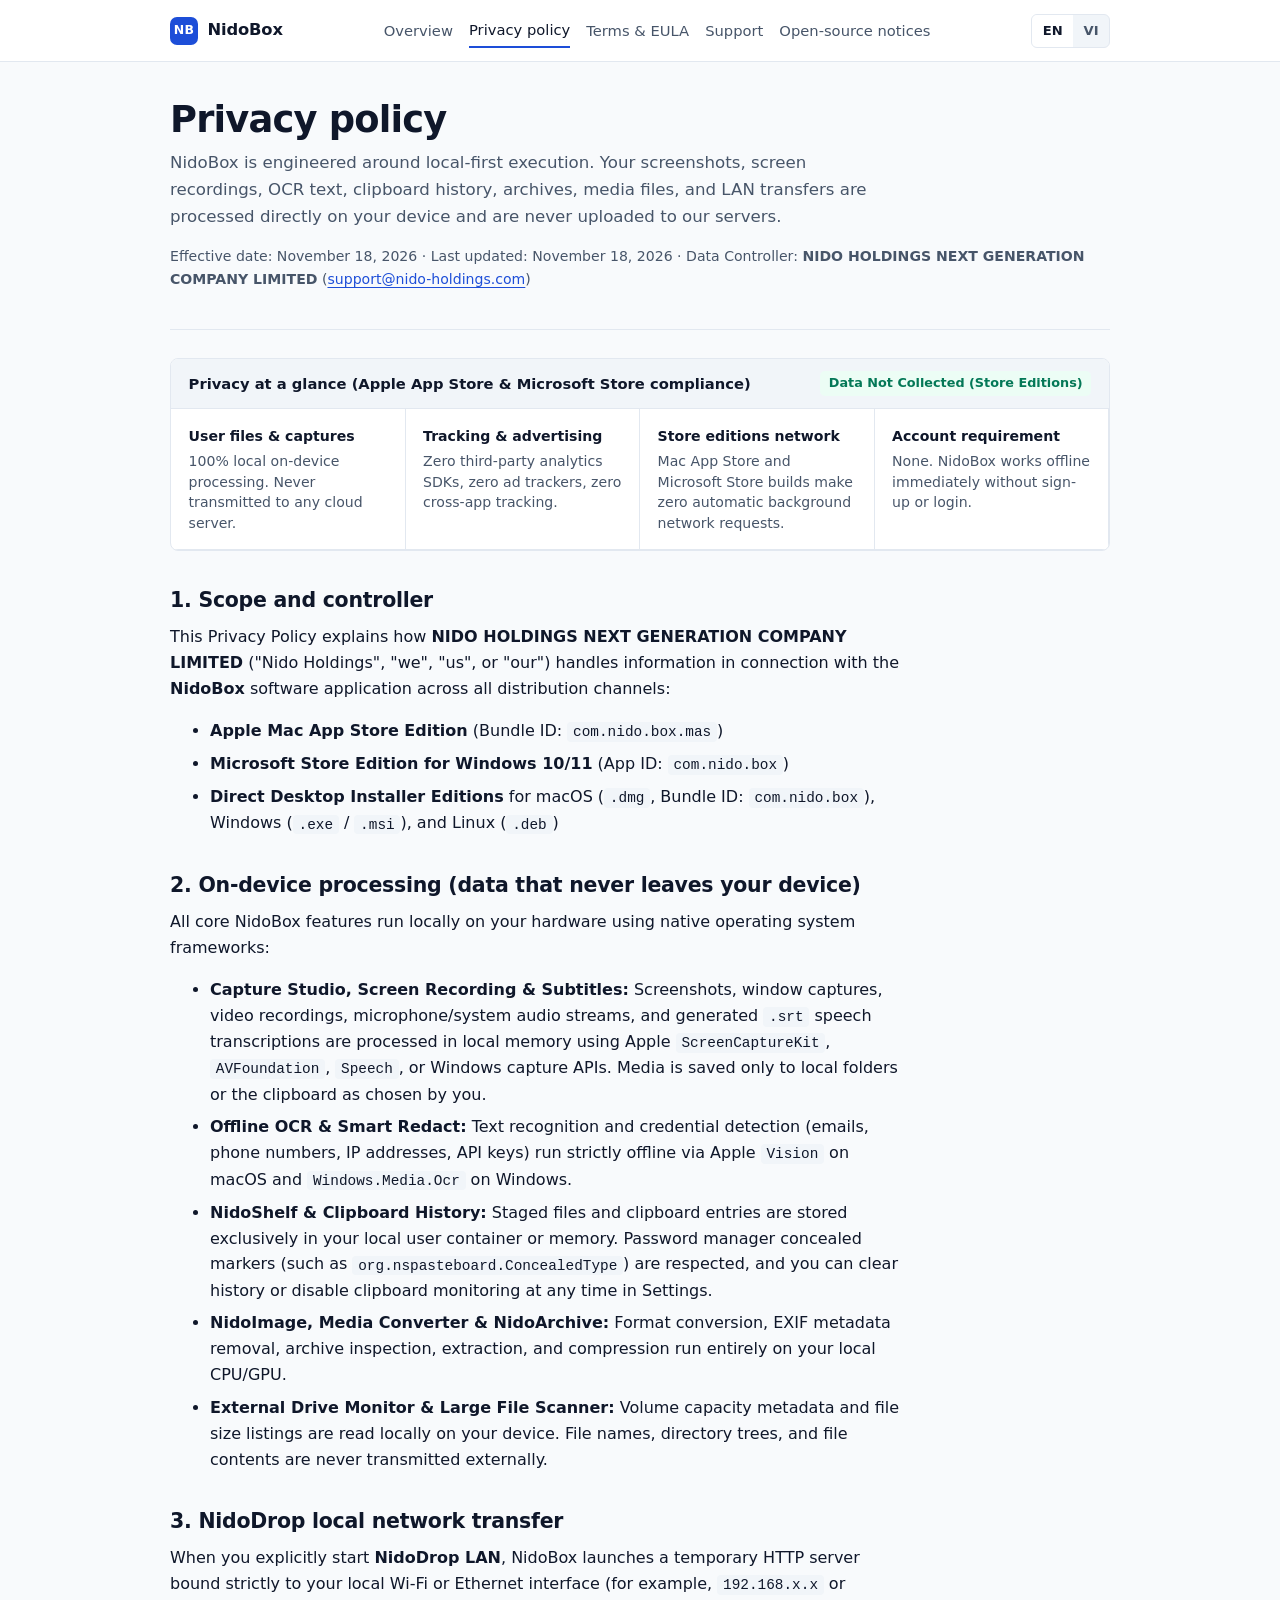
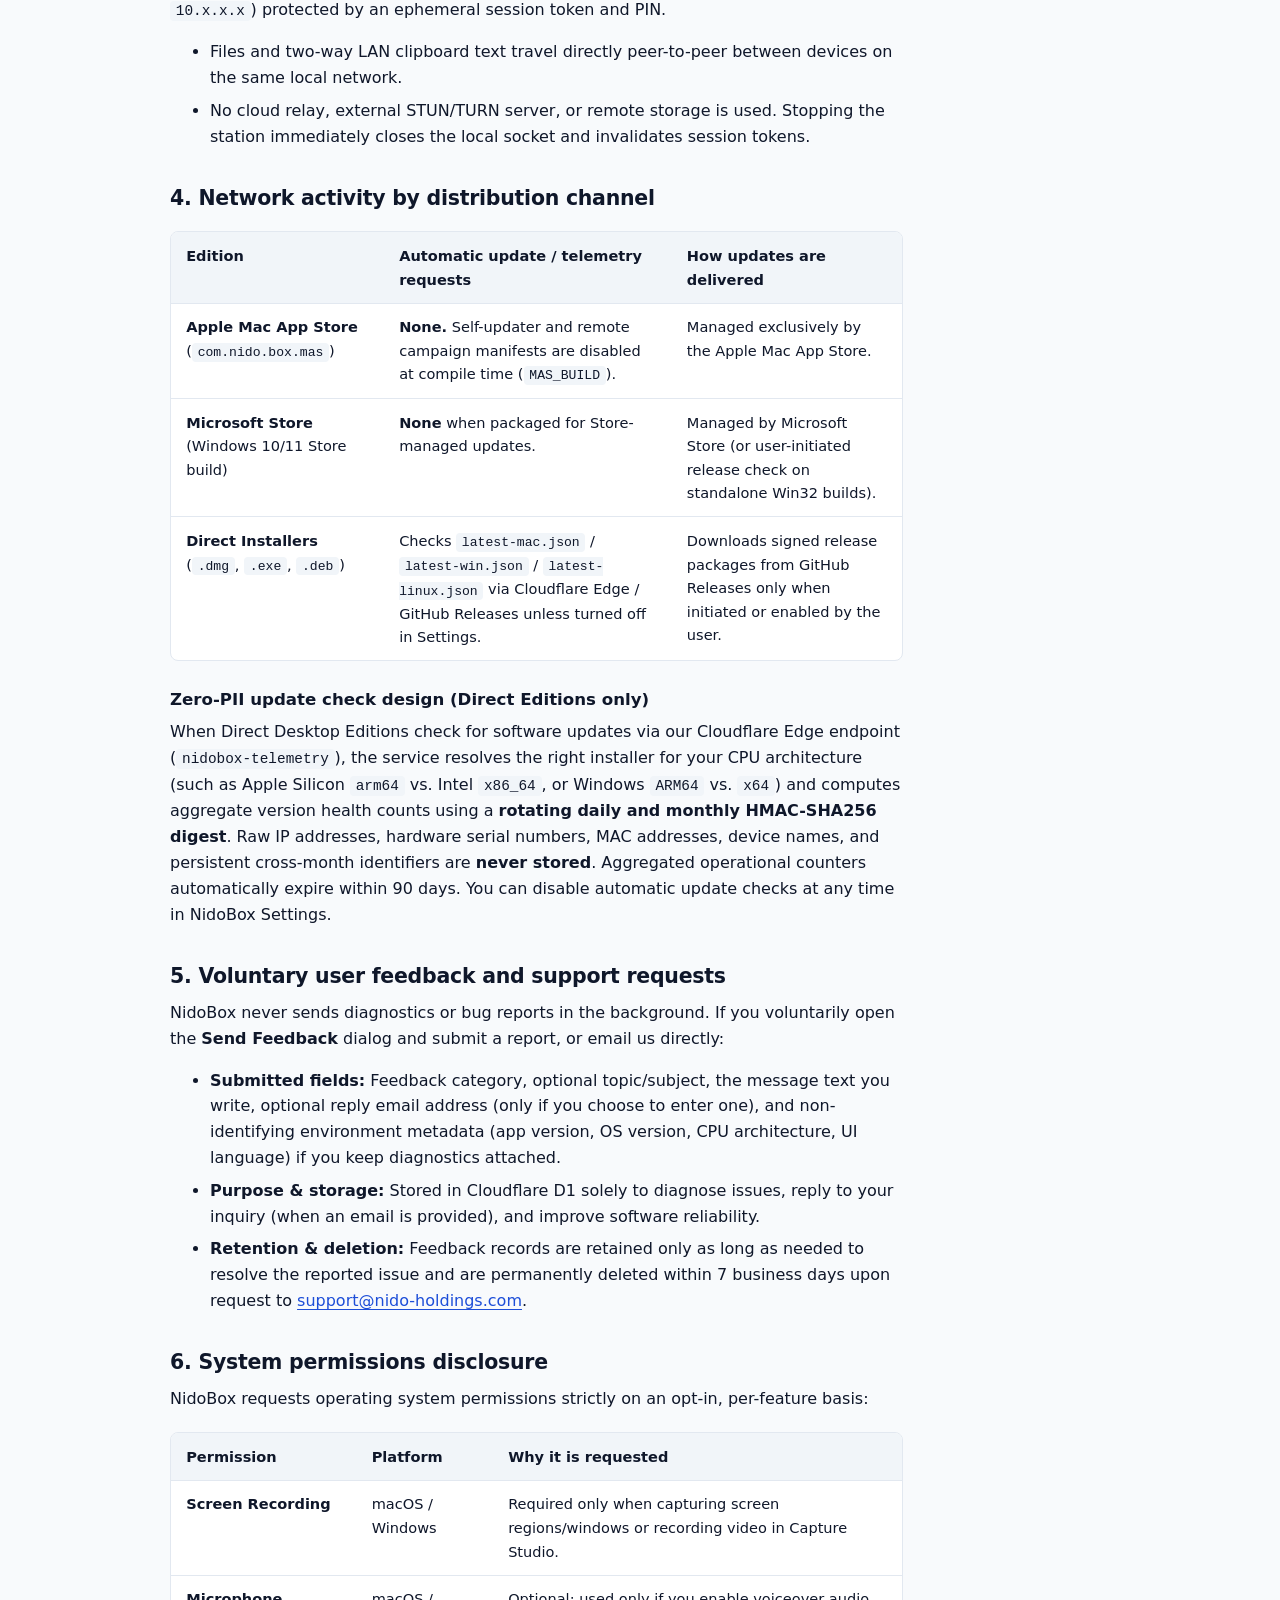
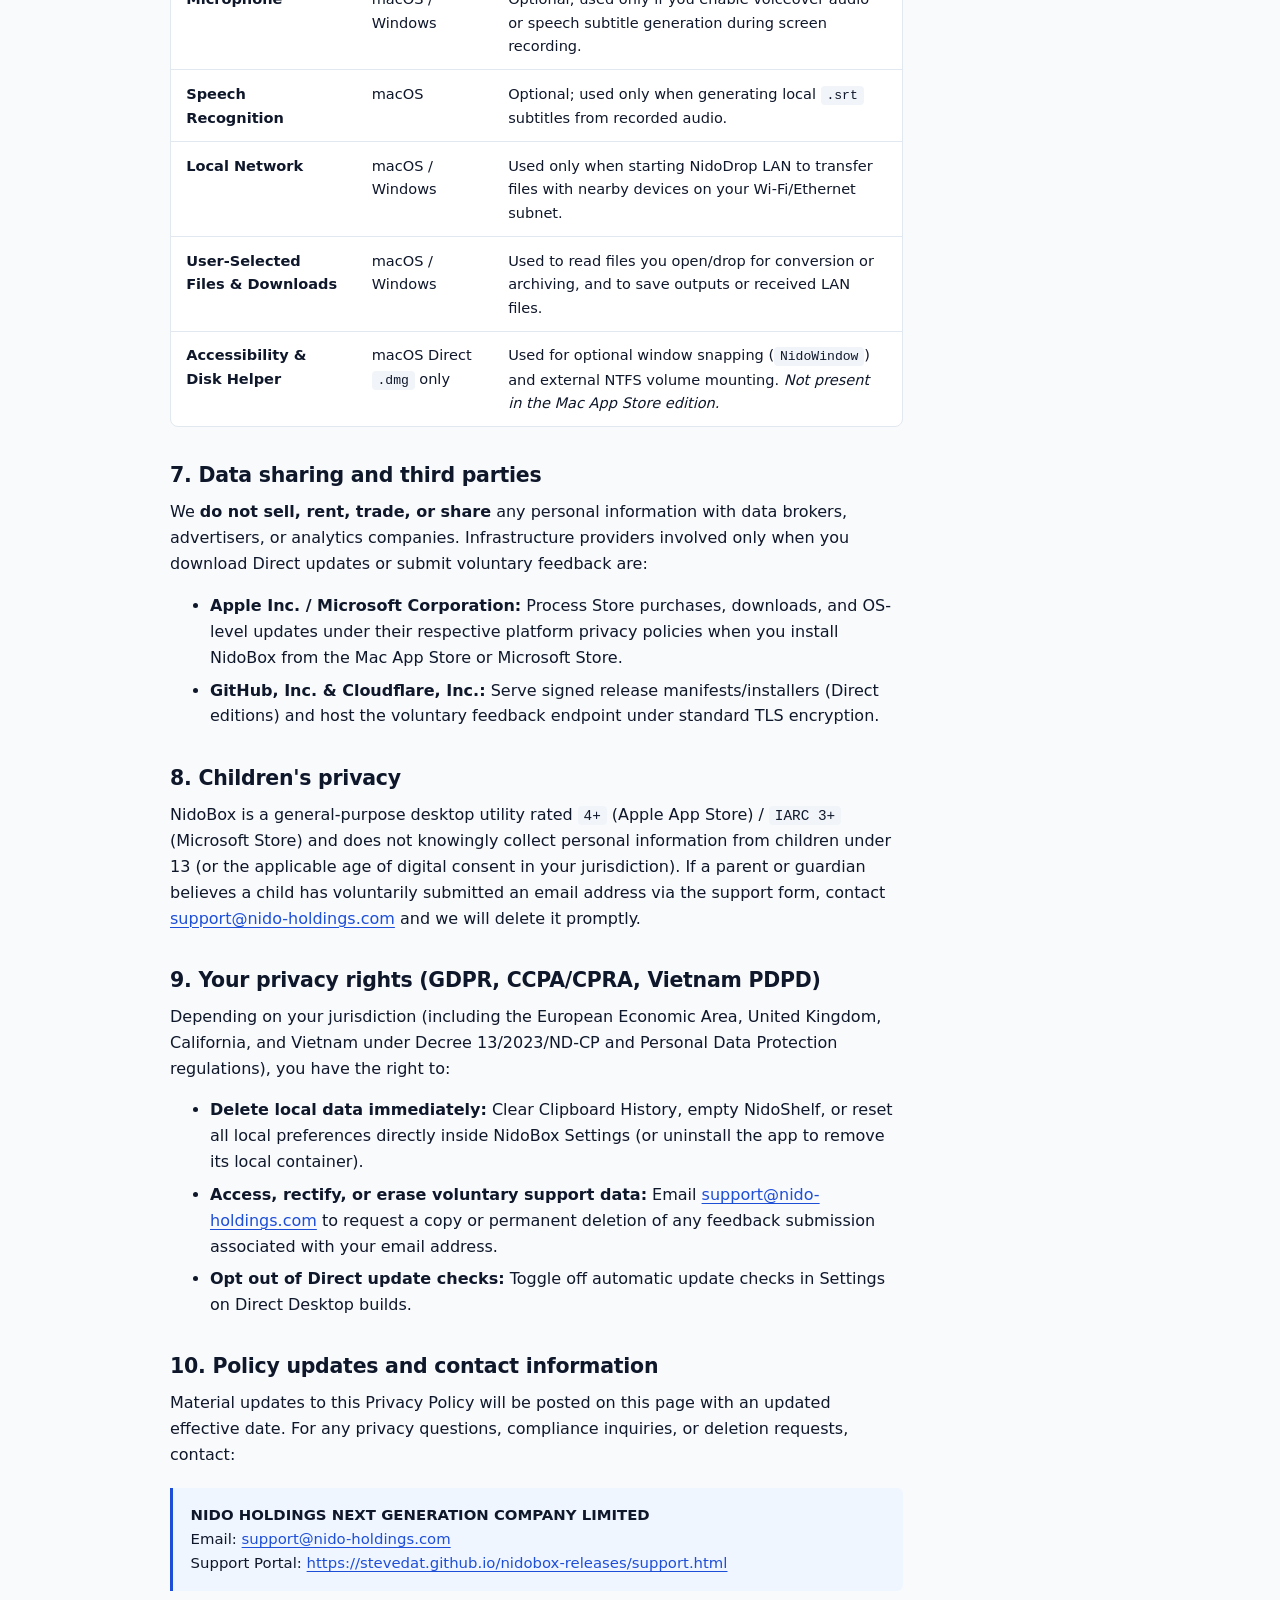
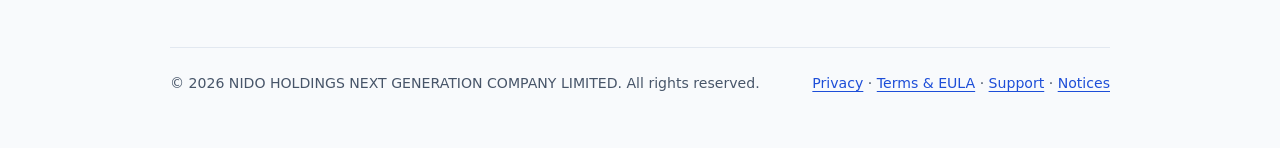
==== docs/privacy.html @ 32ec7fab "docs: publish Apple App Store & Microsoft Store privacy, terms, EULA, and support pages" ====
<!doctype html>
<html lang="en" data-lang="en">
<head>
  <meta charset="utf-8">
  <meta name="viewport" content="width=device-width, initial-scale=1">
  <title>Privacy Policy — NidoBox</title>
  <meta name="description" content="Official Privacy Policy for NidoBox across Apple Mac App Store, Microsoft Store, macOS, Windows 10/11, and Linux.">
  <link rel="stylesheet" href="legal.css">
  <script src="legal.js"></script>
</head>
<body>
  <header class="site-header">
    <div class="header-inner">
      <a class="brand-link" href="index.html">
        <span class="brand-badge">NB</span>
        <span>NidoBox</span>
      </a>
      <nav class="nav-row" aria-label="Documentation">
        <a href="index.html">
          <span data-lang-block="en">Overview</span>
          <span data-lang-block="vi">Tổng quan</span>
        </a>
        <a href="privacy.html" aria-current="page">
          <span data-lang-block="en">Privacy policy</span>
          <span data-lang-block="vi">Quyền riêng tư</span>
        </a>
        <a href="terms.html">
          <span data-lang-block="en">Terms &amp; EULA</span>
          <span data-lang-block="vi">Điều khoản &amp; EULA</span>
        </a>
        <a href="support.html">
          <span data-lang-block="en">Support</span>
          <span data-lang-block="vi">Hỗ trợ</span>
        </a>
        <a href="third-party-notices.html">
          <span data-lang-block="en">Open-source notices</span>
          <span data-lang-block="vi">Giấy phép mã nguồn mở</span>
        </a>
      </nav>
      <div class="lang-switch" role="group" aria-label="Language">
        <button type="button" class="lang-btn" data-set-lang="en" aria-pressed="true">EN</button>
        <button type="button" class="lang-btn" data-set-lang="vi" aria-pressed="false">VI</button>
      </div>
    </div>
  </header>

  <main class="page-shell">
    <!-- ==================== ENGLISH ==================== -->
    <div data-lang-block="en">
      <section class="doc-hero">
        <h1>Privacy policy</h1>
        <p class="doc-lead">
          NidoBox is engineered around local-first execution. Your screenshots, screen recordings, OCR text, clipboard history, archives, media files, and LAN transfers are processed directly on your device and are never uploaded to our servers.
        </p>
        <p class="doc-meta">
          Effective date: November 18, 2026 · Last updated: November 18, 2026 · Data Controller: <strong>NIDO HOLDINGS NEXT GENERATION COMPANY LIMITED</strong> (<a href="mailto:support@nido-holdings.com">support@nido-holdings.com</a>)
        </p>
      </section>

      <section class="summary-ledger" aria-label="Privacy summary">
        <div class="summary-ledger-header">
          <span>Privacy at a glance (Apple App Store &amp; Microsoft Store compliance)</span>
          <span class="status-tag">Data Not Collected (Store Editions)</span>
        </div>
        <div class="ledger-grid">
          <div class="ledger-cell">
            <strong>User files &amp; captures</strong>
            <span>100% local on-device processing. Never transmitted to any cloud server.</span>
          </div>
          <div class="ledger-cell">
            <strong>Tracking &amp; advertising</strong>
            <span>Zero third-party analytics SDKs, zero ad trackers, zero cross-app tracking.</span>
          </div>
          <div class="ledger-cell">
            <strong>Store editions network</strong>
            <span>Mac App Store and Microsoft Store builds make zero automatic background network requests.</span>
          </div>
          <div class="ledger-cell">
            <strong>Account requirement</strong>
            <span>None. NidoBox works offline immediately without sign-up or login.</span>
          </div>
        </div>
      </section>

      <div class="prose">
        <h2 id="scope">1. Scope and controller</h2>
        <p>
          This Privacy Policy explains how <strong>NIDO HOLDINGS NEXT GENERATION COMPANY LIMITED</strong> ("Nido Holdings", "we", "us", or "our") handles information in connection with the <strong>NidoBox</strong> software application across all distribution channels:
        </p>
        <ul>
          <li><strong>Apple Mac App Store Edition</strong> (Bundle ID: <code>com.nido.box.mas</code>)</li>
          <li><strong>Microsoft Store Edition for Windows 10/11</strong> (App ID: <code>com.nido.box</code>)</li>
          <li><strong>Direct Desktop Installer Editions</strong> for macOS (<code>.dmg</code>, Bundle ID: <code>com.nido.box</code>), Windows (<code>.exe</code> / <code>.msi</code>), and Linux (<code>.deb</code>)</li>
        </ul>

        <h2 id="local-processing">2. On-device processing (data that never leaves your device)</h2>
        <p>
          All core NidoBox features run locally on your hardware using native operating system frameworks:
        </p>
        <ul>
          <li><strong>Capture Studio, Screen Recording &amp; Subtitles:</strong> Screenshots, window captures, video recordings, microphone/system audio streams, and generated <code>.srt</code> speech transcriptions are processed in local memory using Apple <code>ScreenCaptureKit</code>, <code>AVFoundation</code>, <code>Speech</code>, or Windows capture APIs. Media is saved only to local folders or the clipboard as chosen by you.</li>
          <li><strong>Offline OCR &amp; Smart Redact:</strong> Text recognition and credential detection (emails, phone numbers, IP addresses, API keys) run strictly offline via Apple <code>Vision</code> on macOS and <code>Windows.Media.Ocr</code> on Windows.</li>
          <li><strong>NidoShelf &amp; Clipboard History:</strong> Staged files and clipboard entries are stored exclusively in your local user container or memory. Password manager concealed markers (such as <code>org.nspasteboard.ConcealedType</code>) are respected, and you can clear history or disable clipboard monitoring at any time in Settings.</li>
          <li><strong>NidoImage, Media Converter &amp; NidoArchive:</strong> Format conversion, EXIF metadata removal, archive inspection, extraction, and compression run entirely on your local CPU/GPU.</li>
          <li><strong>External Drive Monitor &amp; Large File Scanner:</strong> Volume capacity metadata and file size listings are read locally on your device. File names, directory trees, and file contents are never transmitted externally.</li>
        </ul>

        <h2 id="lan-transfer">3. NidoDrop local network transfer</h2>
        <p>
          When you explicitly start <strong>NidoDrop LAN</strong>, NidoBox launches a temporary HTTP server bound strictly to your local Wi-Fi or Ethernet interface (for example, <code>192.168.x.x</code> or <code>10.x.x.x</code>) protected by an ephemeral session token and PIN.
        </p>
        <ul>
          <li>Files and two-way LAN clipboard text travel directly peer-to-peer between devices on the same local network.</li>
          <li>No cloud relay, external STUN/TURN server, or remote storage is used. Stopping the station immediately closes the local socket and invalidates session tokens.</li>
        </ul>

        <h2 id="network-editions">4. Network activity by distribution channel</h2>
        <div class="table-wrap">
          <table class="spec-table">
            <thead>
              <tr>
                <th>Edition</th>
                <th>Automatic update / telemetry requests</th>
                <th>How updates are delivered</th>
              </tr>
            </thead>
            <tbody>
              <tr>
                <td><strong>Apple Mac App Store</strong> (<code>com.nido.box.mas</code>)</td>
                <td><strong>None.</strong> Self-updater and remote campaign manifests are disabled at compile time (<code>MAS_BUILD</code>).</td>
                <td>Managed exclusively by the Apple Mac App Store.</td>
              </tr>
              <tr>
                <td><strong>Microsoft Store</strong> (Windows 10/11 Store build)</td>
                <td><strong>None</strong> when packaged for Store-managed updates.</td>
                <td>Managed by Microsoft Store (or user-initiated release check on standalone Win32 builds).</td>
              </tr>
              <tr>
                <td><strong>Direct Installers</strong> (<code>.dmg</code>, <code>.exe</code>, <code>.deb</code>)</td>
                <td>Checks <code>latest-mac.json</code> / <code>latest-win.json</code> / <code>latest-linux.json</code> via Cloudflare Edge / GitHub Releases unless turned off in Settings.</td>
                <td>Downloads signed release packages from GitHub Releases only when initiated or enabled by the user.</td>
              </tr>
            </tbody>
          </table>
        </div>

        <h3>Zero-PII update check design (Direct Editions only)</h3>
        <p>
          When Direct Desktop Editions check for software updates via our Cloudflare Edge endpoint (<code>nidobox-telemetry</code>), the service resolves the right installer for your CPU architecture (such as Apple Silicon <code>arm64</code> vs. Intel <code>x86_64</code>, or Windows <code>ARM64</code> vs. <code>x64</code>) and computes aggregate version health counts using a <strong>rotating daily and monthly HMAC-SHA256 digest</strong>. Raw IP addresses, hardware serial numbers, MAC addresses, device names, and persistent cross-month identifiers are <strong>never stored</strong>. Aggregated operational counters automatically expire within 90 days. You can disable automatic update checks at any time in NidoBox Settings.
        </p>

        <h2 id="feedback">5. Voluntary user feedback and support requests</h2>
        <p>
          NidoBox never sends diagnostics or bug reports in the background. If you voluntarily open the <strong>Send Feedback</strong> dialog and submit a report, or email us directly:
        </p>
        <ul>
          <li><strong>Submitted fields:</strong> Feedback category, optional topic/subject, the message text you write, optional reply email address (only if you choose to enter one), and non-identifying environment metadata (app version, OS version, CPU architecture, UI language) if you keep diagnostics attached.</li>
          <li><strong>Purpose &amp; storage:</strong> Stored in Cloudflare D1 solely to diagnose issues, reply to your inquiry (when an email is provided), and improve software reliability.</li>
          <li><strong>Retention &amp; deletion:</strong> Feedback records are retained only as long as needed to resolve the reported issue and are permanently deleted within 7 business days upon request to <a href="mailto:support@nido-holdings.com">support@nido-holdings.com</a>.</li>
        </ul>

        <h2 id="permissions">6. System permissions disclosure</h2>
        <p>
          NidoBox requests operating system permissions strictly on an opt-in, per-feature basis:
        </p>
        <div class="table-wrap">
          <table class="spec-table">
            <thead>
              <tr>
                <th>Permission</th>
                <th>Platform</th>
                <th>Why it is requested</th>
              </tr>
            </thead>
            <tbody>
              <tr>
                <td><strong>Screen Recording</strong></td>
                <td>macOS / Windows</td>
                <td>Required only when capturing screen regions/windows or recording video in Capture Studio.</td>
              </tr>
              <tr>
                <td><strong>Microphone</strong></td>
                <td>macOS / Windows</td>
                <td>Optional; used only if you enable voiceover audio or speech subtitle generation during screen recording.</td>
              </tr>
              <tr>
                <td><strong>Speech Recognition</strong></td>
                <td>macOS</td>
                <td>Optional; used only when generating local <code>.srt</code> subtitles from recorded audio.</td>
              </tr>
              <tr>
                <td><strong>Local Network</strong></td>
                <td>macOS / Windows</td>
                <td>Used only when starting NidoDrop LAN to transfer files with nearby devices on your Wi-Fi/Ethernet subnet.</td>
              </tr>
              <tr>
                <td><strong>User-Selected Files &amp; Downloads</strong></td>
                <td>macOS / Windows</td>
                <td>Used to read files you open/drop for conversion or archiving, and to save outputs or received LAN files.</td>
              </tr>
              <tr>
                <td><strong>Accessibility &amp; Disk Helper</strong></td>
                <td>macOS Direct <code>.dmg</code> only</td>
                <td>Used for optional window snapping (<code>NidoWindow</code>) and external NTFS volume mounting. <em>Not present in the Mac App Store edition.</em></td>
              </tr>
            </tbody>
          </table>
        </div>

        <h2 id="sharing">7. Data sharing and third parties</h2>
        <p>
          We <strong>do not sell, rent, trade, or share</strong> any personal information with data brokers, advertisers, or analytics companies. Infrastructure providers involved only when you download Direct updates or submit voluntary feedback are:
        </p>
        <ul>
          <li><strong>Apple Inc. / Microsoft Corporation:</strong> Process Store purchases, downloads, and OS-level updates under their respective platform privacy policies when you install NidoBox from the Mac App Store or Microsoft Store.</li>
          <li><strong>GitHub, Inc. &amp; Cloudflare, Inc.:</strong> Serve signed release manifests/installers (Direct editions) and host the voluntary feedback endpoint under standard TLS encryption.</li>
        </ul>

        <h2 id="children">8. Children's privacy</h2>
        <p>
          NidoBox is a general-purpose desktop utility rated <code>4+</code> (Apple App Store) / <code>IARC 3+</code> (Microsoft Store) and does not knowingly collect personal information from children under 13 (or the applicable age of digital consent in your jurisdiction). If a parent or guardian believes a child has voluntarily submitted an email address via the support form, contact <a href="mailto:support@nido-holdings.com">support@nido-holdings.com</a> and we will delete it promptly.
        </p>

        <h2 id="rights">9. Your privacy rights (GDPR, CCPA/CPRA, Vietnam PDPD)</h2>
        <p>
          Depending on your jurisdiction (including the European Economic Area, United Kingdom, California, and Vietnam under Decree 13/2023/ND-CP and Personal Data Protection regulations), you have the right to:
        </p>
        <ul>
          <li><strong>Delete local data immediately:</strong> Clear Clipboard History, empty NidoShelf, or reset all local preferences directly inside NidoBox Settings (or uninstall the app to remove its local container).</li>
          <li><strong>Access, rectify, or erase voluntary support data:</strong> Email <a href="mailto:support@nido-holdings.com">support@nido-holdings.com</a> to request a copy or permanent deletion of any feedback submission associated with your email address.</li>
          <li><strong>Opt out of Direct update checks:</strong> Toggle off automatic update checks in Settings on Direct Desktop builds.</li>
        </ul>

        <h2 id="changes-contact">10. Policy updates and contact information</h2>
        <p>
          Material updates to this Privacy Policy will be posted on this page with an updated effective date. For any privacy questions, compliance inquiries, or deletion requests, contact:
        </p>
        <div class="callout-note">
          <strong>NIDO HOLDINGS NEXT GENERATION COMPANY LIMITED</strong><br>
          Email: <a href="mailto:support@nido-holdings.com">support@nido-holdings.com</a><br>
          Support Portal: <a href="support.html">https://stevedat.github.io/nidobox-releases/support.html</a>
        </div>
      </div>
    </div>

    <!-- ==================== TIẾNG VIỆT ==================== -->
    <div data-lang-block="vi">
      <section class="doc-hero">
        <h1>Chính sách quyền riêng tư</h1>
        <p class="doc-lead">
          NidoBox được thiết kế theo nguyên tắc ưu tiên xử lý cục bộ (Local-First). Toàn bộ ảnh chụp màn hình, video quay màn hình, văn bản OCR, lịch sử Clipboard, tệp nén, tệp đa phương tiện và luồng truyền NidoDrop LAN đều được xử lý trực tiếp trên máy của bạn và không bao giờ tải lên máy chủ của chúng tôi.
        </p>
        <p class="doc-meta">
          Ngày có hiệu lực: 18/11/2026 · Cập nhật lần cuối: 18/11/2026 · Đơn vị kiểm soát dữ liệu: <strong>NIDO HOLDINGS NEXT GENERATION COMPANY LIMITED</strong> (<a href="mailto:support@nido-holdings.com">support@nido-holdings.com</a>)
        </p>
      </section>

      <section class="summary-ledger" aria-label="Tóm tắt quyền riêng tư">
        <div class="summary-ledger-header">
          <span>Tóm tắt minh bạch (Tuân thủ Apple App Store &amp; Microsoft Store)</span>
          <span class="status-tag">Không thu thập dữ liệu (Bản Store)</span>
        </div>
        <div class="ledger-grid">
          <div class="ledger-cell">
            <strong>Tệp &amp; ảnh chụp người dùng</strong>
            <span>Xử lý 100% nội bộ trên thiết bị. Tuyệt đối không gửi lên đám mây.</span>
          </div>
          <div class="ledger-cell">
            <strong>Theo dõi &amp; quảng cáo</strong>
            <span>Không SDK phân tích bên thứ ba, không mã quảng cáo, không theo dõi chéo.</span>
          </div>
          <div class="ledger-cell">
            <strong>Kết nối mạng trên bản Store</strong>
            <span>Bản Mac App Store và Microsoft Store không phát sinh kết nối mạng ngầm tự động.</span>
          </div>
          <div class="ledger-cell">
            <strong>Yêu cầu tài khoản</strong>
            <span>Không cần đăng ký hay đăng nhập. Hoạt động ngoại tuyến ngay sau khi cài đặt.</span>
          </div>
        </div>
      </section>

      <div class="prose">
        <h2 id="vi-scope">1. Phạm vi áp dụng và pháp nhân chịu trách nhiệm</h2>
        <p>
          Chính sách Quyền riêng tư này quy định cách <strong>NIDO HOLDINGS NEXT GENERATION COMPANY LIMITED</strong> ("Nido Holdings", "chúng tôi") bảo vệ thông tin khi bạn sử dụng ứng dụng <strong>NidoBox</strong> trên mọi kênh phân phối:
        </p>
        <ul>
          <li><strong>Phiên bản Apple Mac App Store</strong> (Bundle ID: <code>com.nido.box.mas</code>)</li>
          <li><strong>Phiên bản Microsoft Store cho Windows 10/11</strong> (App ID: <code>com.nido.box</code>)</li>
          <li><strong>Phiên bản cài đặt trực tiếp (Direct Desktop)</strong> cho macOS (<code>.dmg</code>, Bundle ID: <code>com.nido.box</code>), Windows (<code>.exe</code> / <code>.msi</code>) và Linux (<code>.deb</code>)</li>
        </ul>

        <h2 id="vi-local">2. Xử lý dữ liệu ngay trên thiết bị (Dữ liệu không rời khỏi máy của bạn)</h2>
        <p>
          Mọi tính năng cốt lõi của NidoBox đều vận hành cục bộ bằng tập lệnh gốc của hệ điều hành:
        </p>
        <ul>
          <li><strong>Capture Studio, Quay màn hình &amp; Phụ đề:</strong> Ảnh chụp vùng chọn/cửa sổ, tệp quay màn hình, luồng âm thanh micro/hệ thống và phụ đề <code>.srt</code> được xử lý trực tiếp trong bộ nhớ máy qua Apple <code>ScreenCaptureKit</code>, <code>AVFoundation</code>, <code>Speech</code> hoặc API gốc của Windows, chỉ lưu vào thư mục hoặc Clipboard do bạn chỉ định.</li>
          <li><strong>Nhận diện chữ OCR &amp; Che thông tin nhạy cảm (Smart Redact):</strong> Chạy 100% ngoại tuyến bằng Apple <code>Vision</code> (macOS) và <code>Windows.Media.Ocr</code> (Windows).</li>
          <li><strong>Kệ tạm NidoShelf &amp; Lịch sử Clipboard:</strong> Chỉ lưu cục bộ trong vùng chứa người dùng trên máy. Các mục mật khẩu đánh dấu ẩn (như <code>org.nspasteboard.ConcealedType</code>) được tôn trọng; bạn có thể xoá sạch hoặc tắt bất cứ lúc nào trong phần Cài đặt.</li>
          <li><strong>NidoImage, Chuyển đổi Media &amp; NidoArchive:</strong> Toàn bộ quá trình nén, đổi định dạng, gỡ siêu dữ liệu EXIF và giải nén/đóng gói tệp diễn ra hoàn toàn trên CPU/GPU của máy bạn.</li>
          <li><strong>Quản lý ổ đĩa ngoài &amp; Quét tệp lớn:</strong> Thông tin dung lượng ổ đĩa và kích thước tệp chỉ được đọc cục bộ; tên tệp, đường dẫn và nội dung tệp không bao giờ bị gửi ra ngoài.</li>
        </ul>

        <h2 id="vi-lan">3. Truyền tệp mạng nội bộ NidoDrop LAN</h2>
        <p>
          Khi bạn chủ động bật <strong>NidoDrop LAN</strong>, ứng dụng mở một máy chủ HTTP tạm thời gắn trực tiếp vào card mạng Wi-Fi hoặc Ethernet nội bộ (ví dụ <code>192.168.x.x</code>) kèm mã khoá phiên và mã PIN.
        </p>
        <ul>
          <li>Tệp tin và Clipboard hai chiều đi trực tiếp ngang hàng (peer-to-peer) giữa các thiết bị trong cùng mạng nội bộ của bạn.</li>
          <li>Không sử dụng máy chủ trung gian đám mây. Ngay khi bấm dừng trạm, cổng kết nối và mã phiên lập tức bị huỷ.</li>
        </ul>

        <h2 id="vi-editions">4. Hoạt động kết nối mạng theo từng kênh phát hành</h2>
        <div class="table-wrap">
          <table class="spec-table">
            <thead>
              <tr>
                <th>Phiên bản</th>
                <th>Kiểm tra cập nhật / thống kê tự động</th>
                <th>Cơ chế nhận bản cập nhật</th>
              </tr>
            </thead>
            <tbody>
              <tr>
                <td><strong>Apple Mac App Store</strong> (<code>com.nido.box.mas</code>)</td>
                <td><strong>Không có.</strong> Bộ tự cập nhật và manifest ngoài Store đã được ngắt từ bước biên dịch (<code>MAS_BUILD</code>).</td>
                <td>Cập nhật hoàn toàn thông qua Apple Mac App Store.</td>
              </tr>
              <tr>
                <td><strong>Microsoft Store</strong> (Bản Store Windows 10/11)</td>
                <td><strong>Không có</strong> trên gói đóng gói chuẩn Store.</td>
                <td>Cập nhật thông qua Microsoft Store (hoặc do người dùng chủ động kiểm tra trên bản Win32 độc lập).</td>
              </tr>
              <tr>
                <td><strong>Bộ cài trực tiếp</strong> (<code>.dmg</code>, <code>.exe</code>, <code>.deb</code>)</td>
                <td>Kiểm tra tệp khai báo phiên bản mới (<code>latest-mac.json</code> / <code>latest-win.json</code>) qua Cloudflare Edge / GitHub Releases (có thể tắt trong Cài đặt).</td>
                <td>Tải gói cài đặt đã ký số từ GitHub Releases khi người dùng cho phép.</td>
              </tr>
            </tbody>
          </table>
        </div>

        <h3>Cơ chế kiểm tra cập nhật ẩn danh Zero-PII (Chỉ áp dụng bản cài trực tiếp)</h3>
        <p>
          Trên bản cài đặt trực tiếp ngoài Store, khi ứng dụng kiểm tra bản cập nhật mới qua Cloudflare Edge (<code>nidobox-telemetry</code>), hệ thống chỉ đối chiếu kiến trúc vi xử lý (<code>arm64</code> / <code>x86_64</code>) và đếm số lượng phiên bản hoạt động bằng <strong>mã băm xoay vòng theo ngày/tháng HMAC-SHA256 một chiều</strong>. Địa chỉ IP gốc, số sê-ri phần cứng, địa chỉ MAC, tên máy tính và mã định danh cố định xuyên tháng <strong>tuyệt đối không được lưu trữ</strong>. Số liệu tổng hợp tự động xoá sau tối đa 90 ngày, và bạn có thể tắt kiểm tra cập nhật tự động bất cứ lúc nào trong phần Cài đặt.
        </p>

        <h2 id="vi-feedback">5. Phản hồi và yêu cầu hỗ trợ tự nguyện từ người dùng</h2>
        <p>
          NidoBox không bao giờ tự động gửi báo cáo lỗi ngầm. Chỉ khi bạn chủ động mở hộp thoại <strong>Góp ý &amp; Báo lỗi</strong> và bấm gửi (hoặc gửi email cho chúng tôi):
        </p>
        <ul>
          <li><strong>Thông tin gửi đi:</strong> Phân loại góp ý, tiêu đề tuỳ chọn, nội dung mô tả do bạn nhập, địa chỉ email nhận phản hồi (chỉ khi bạn tự điền) và thông số môi trường kỹ thuật ẩn danh (phiên bản ứng dụng, phiên bản hệ điều hành, kiến trúc chip, ngôn ngữ hiển thị) nếu bạn giữ tuỳ chọn đính kèm.</li>
          <li><strong>Mục đích &amp; lưu trữ:</strong> Lưu trữ bảo mật trên Cloudflare D1 duy nhất nhằm khắc phục lỗi phần mềm và phản hồi yêu cầu hỗ trợ của bạn.</li>
          <li><strong>Thời hạn &amp; xoá dữ liệu:</strong> Bạn có thể yêu cầu xoá vĩnh viễn mọi nội dung phản hồi gắn với email của mình bất cứ lúc nào qua <a href="mailto:support@nido-holdings.com">support@nido-holdings.com</a> (xử lý trong vòng tối đa 7 ngày làm việc).</li>
        </ul>

        <h2 id="vi-permissions">6. Minh bạch quyền truy cập hệ điều hành</h2>
        <div class="table-wrap">
          <table class="spec-table">
            <thead>
              <tr>
                <th>Quyền hệ thống</th>
                <th>Nền tảng</th>
                <th>Mục đích sử dụng thực tế</th>
              </tr>
            </thead>
            <tbody>
              <tr>
                <td><strong>Ghi màn hình (Screen Recording)</strong></td>
                <td>macOS / Windows</td>
                <td>Chỉ dùng khi bạn chụp vùng màn hình/cửa sổ hoặc quay video trong Capture Studio.</td>
              </tr>
              <tr>
                <td><strong>Micro (Microphone)</strong></td>
                <td>macOS / Windows</td>
                <td>Tuỳ chọn; chỉ dùng khi bạn bật thu âm thuyết minh hoặc tạo phụ đề trong lúc quay màn hình.</td>
              </tr>
              <tr>
                <td><strong>Nhận diện giọng nói (Speech Recognition)</strong></td>
                <td>macOS</td>
                <td>Tuỳ chọn; chỉ dùng để chuyển âm thanh quay màn hình thành tệp phụ đề <code>.srt</code> ngoại tuyến.</td>
              </tr>
              <tr>
                <td><strong>Mạng cục bộ (Local Network)</strong></td>
                <td>macOS / Windows</td>
                <td>Chỉ dùng khi bạn bật trạm NidoDrop LAN để truyền tệp với thiết bị trong cùng mạng Wi-Fi/LAN.</td>
              </tr>
              <tr>
                <td><strong>Tệp do người dùng chọn &amp; Thư mục Tải về</strong></td>
                <td>macOS / Windows</td>
                <td>Đọc tệp bạn chọn để nén/giải nén/chuyển đổi định dạng và lưu kết quả đầu ra.</td>
              </tr>
              <tr>
                <td><strong>Trợ năng (Accessibility) &amp; Disk Helper</strong></td>
                <td>Chỉ bản macOS <code>.dmg</code> trực tiếp</td>
                <td>Phục vụ chia cửa sổ nhanh (<code>NidoWindow</code>) và gắn ổ cứng ngoài chuẩn NTFS. <em>Không tồn tại trong bản Mac App Store.</em></td>
              </tr>
            </tbody>
          </table>
        </div>

        <h2 id="vi-sharing">7. Chia sẻ dữ liệu với bên thứ ba</h2>
        <p>
          Chúng tôi <strong>không bán, cho thuê, trao đổi hoặc chia sẻ</strong> dữ liệu người dùng cho bất kỳ bên môi giới dữ liệu, mạng quảng cáo hay đơn vị phân tích nào. Các nhà cung cấp hạ tầng chỉ tham gia ở mức nền tảng gồm: Apple Inc. (Mac App Store), Microsoft Corporation (Microsoft Store), cùng GitHub Inc. và Cloudflare Inc. (phân phối tệp cập nhật bản trực tiếp và tiếp nhận biểu mẫu góp ý tự nguyện qua kết nối mã hoá TLS).
        </p>

        <h2 id="vi-children">8. Quyền riêng tư của trẻ em</h2>
        <p>
          NidoBox là công cụ tiện ích máy tính phổ thông (xếp hạng độ tuổi <code>4+</code> trên App Store / <code>IARC 3+</code> trên Microsoft Store) và không chủ đích thu thập thông tin cá nhân của trẻ em. Nếu phụ huynh phát hiện trẻ đã tự điền email vào biểu mẫu góp ý, vui lòng liên hệ <a href="mailto:support@nido-holdings.com">support@nido-holdings.com</a> để chúng tôi xoá ngay lập tức.
        </p>

        <h2 id="vi-rights">9. Quyền của người dùng (GDPR, CCPA &amp; Quy định Bảo vệ dữ liệu cá nhân Việt Nam)</h2>
        <ul>
          <li><strong>Xoá dữ liệu cục bộ tức thì:</strong> Xoá Lịch sử Clipboard, dọn trống Kệ tạm NidoShelf hoặc khôi phục cài đặt gốc ngay trong mục Cài đặt của ứng dụng.</li>
          <li><strong>Tra cứu, chỉnh sửa hoặc yêu cầu xoá dữ liệu góp ý:</strong> Gửi yêu cầu tới <a href="mailto:support@nido-holdings.com">support@nido-holdings.com</a> để xoá mọi bản ghi phản hồi tự nguyện.</li>
          <li><strong>Tắt kiểm tra cập nhật tự động:</strong> Tắt công tắc tự động kiểm tra cập nhật trong mục Cài đặt đối với bản cài trực tiếp.</li>
        </ul>

        <h2 id="vi-contact">10. Thông tin liên hệ</h2>
        <div class="callout-note">
          <strong>NIDO HOLDINGS NEXT GENERATION COMPANY LIMITED</strong><br>
          Email bảo mật &amp; hỗ trợ: <a href="mailto:support@nido-holdings.com">support@nido-holdings.com</a><br>
          Trang hỗ trợ chính thức: <a href="support.html">https://stevedat.github.io/nidobox-releases/support.html</a>
        </div>
      </div>
    </div>

    <footer class="site-footer">
      <div>© 2026 NIDO HOLDINGS NEXT GENERATION COMPANY LIMITED. All rights reserved.</div>
      <div>
        <a href="privacy.html">Privacy</a> ·
        <a href="terms.html">Terms &amp; EULA</a> ·
        <a href="support.html">Support</a> ·
        <a href="third-party-notices.html">Notices</a>
      </div>
    </footer>
  </main>
</body>
</html>
---- docs/legal.css ----
:root {
  --paper: #f8fafc;
  --surface: #ffffff;
  --surface-subtle: #f1f5f9;
  --ink: #0f172a;
  --ink-muted: #475569;
  --rule: #e2e8f0;
  --cobalt: #1d4ed8;
  --cobalt-soft: #eff6ff;
  --emerald: #047857;
  --emerald-soft: #ecfdf5;
}

@media (prefers-color-scheme: dark) {
  :root {
    --paper: #0f141c;
    --surface: #151d28;
    --surface-subtle: #1c2635;
    --ink: #f1f5f9;
    --ink-muted: #94a3b8;
    --rule: #243042;
    --cobalt: #60a5fa;
    --cobalt-soft: rgba(96, 165, 250, 0.12);
    --emerald: #34d399;
    --emerald-soft: rgba(52, 211, 153, 0.12);
  }
}

*,
*::before,
*::after {
  box-sizing: border-box;
}

html {
  font-size: 16px;
  -webkit-text-size-adjust: 100%;
  scroll-behavior: smooth;
}

@media (prefers-reduced-motion: reduce) {
  html {
    scroll-behavior: auto;
  }
}

body {
  margin: 0;
  background: var(--paper);
  color: var(--ink);
  font-family: -apple-system, BlinkMacSystemFont, "Segoe UI Variable Text", "Segoe UI", system-ui, sans-serif;
  line-height: 1.62;
}

html[data-lang="en"] [data-lang-block="vi"] {
  display: none !important;
}

html[data-lang="vi"] [data-lang-block="en"] {
  display: none !important;
}

a {
  color: var(--cobalt);
  text-decoration-thickness: 1px;
  text-underline-offset: 3px;
}

a:hover {
  text-decoration-thickness: 2px;
}

a:focus-visible,
button:focus-visible {
  outline: 2px solid var(--cobalt);
  outline-offset: 2px;
}

code,
.mono {
  font-family: ui-monospace, SFMono-Regular, Menlo, Consolas, monospace;
  font-size: 0.9em;
  background: var(--surface-subtle);
  padding: 0.12rem 0.36rem;
  border-radius: 4px;
}

.site-header {
  border-bottom: 1px solid var(--rule);
  background: var(--surface);
  position: sticky;
  top: 0;
  z-index: 20;
}

.header-inner {
  max-width: 980px;
  margin: 0 auto;
  padding: 0.85rem 1.25rem;
  display: flex;
  flex-wrap: wrap;
  align-items: center;
  justify-content: space-between;
  gap: 0.85rem;
}

.brand-link {
  display: inline-flex;
  align-items: center;
  gap: 0.6rem;
  text-decoration: none;
  color: var(--ink);
  font-weight: 700;
  font-size: 1.02rem;
  letter-spacing: -0.01em;
}

.brand-badge {
  width: 28px;
  height: 28px;
  border-radius: 7px;
  background: var(--cobalt);
  color: #ffffff;
  display: inline-flex;
  align-items: center;
  justify-content: center;
  font-size: 0.78rem;
  font-weight: 700;
  letter-spacing: 0.02em;
}

.nav-row {
  display: flex;
  flex-wrap: wrap;
  align-items: center;
  gap: 0.35rem 1rem;
}

.nav-row a {
  color: var(--ink-muted);
  text-decoration: none;
  font-size: 0.92rem;
  font-weight: 500;
  padding: 0.25rem 0;
}

.nav-row a[aria-current="page"],
.nav-row a:hover {
  color: var(--ink);
}

.nav-row a[aria-current="page"] {
  border-bottom: 2px solid var(--cobalt);
}

.lang-switch {
  display: inline-flex;
  border: 1px solid var(--rule);
  border-radius: 6px;
  overflow: hidden;
  background: var(--surface-subtle);
}

.lang-btn {
  appearance: none;
  border: 0;
  background: transparent;
  color: var(--ink-muted);
  font: inherit;
  font-size: 0.82rem;
  font-weight: 600;
  padding: 0.32rem 0.65rem;
  cursor: pointer;
  min-height: 32px;
}

.lang-btn[aria-pressed="true"] {
  background: var(--surface);
  color: var(--ink);
}

.page-shell {
  max-width: 980px;
  margin: 0 auto;
  padding: 2.25rem 1.25rem 4rem;
}

.doc-hero {
  padding-bottom: 1.5rem;
  border-bottom: 1px solid var(--rule);
  margin-bottom: 1.75rem;
}

.doc-hero h1 {
  margin: 0 0 0.55rem;
  font-size: clamp(1.75rem, 3.2vw, 2.3rem);
  line-height: 1.18;
  letter-spacing: -0.022em;
}

.doc-lead {
  margin: 0;
  max-width: 68ch;
  color: var(--ink-muted);
  font-size: 1.04rem;
}

.doc-meta {
  margin-top: 0.85rem;
  font-size: 0.88rem;
  color: var(--ink-muted);
}

/* Pinned top summary ledger */
.summary-ledger {
  background: var(--surface);
  border: 1px solid var(--rule);
  border-radius: 8px;
  margin-bottom: 2.25rem;
  overflow: hidden;
}

.summary-ledger-header {
  padding: 0.75rem 1.1rem;
  background: var(--surface-subtle);
  border-bottom: 1px solid var(--rule);
  font-weight: 600;
  font-size: 0.92rem;
  display: flex;
  align-items: center;
  justify-content: space-between;
  gap: 0.75rem;
}

.status-tag {
  display: inline-block;
  padding: 0.16rem 0.55rem;
  border-radius: 5px;
  background: var(--emerald-soft);
  color: var(--emerald);
  font-size: 0.8rem;
  font-weight: 600;
}

.ledger-grid {
  display: grid;
  grid-template-columns: repeat(auto-fit, minmax(220px, 1fr));
}

.ledger-cell {
  padding: 0.95rem 1.1rem;
  border-bottom: 1px solid var(--rule);
  border-right: 1px solid var(--rule);
}

.ledger-cell strong {
  display: block;
  font-size: 0.88rem;
  margin-bottom: 0.22rem;
}

.ledger-cell span {
  display: block;
  font-size: 0.88rem;
  color: var(--ink-muted);
  line-height: 1.48;
}

.prose {
  max-width: 72ch;
}

.prose h2 {
  margin: 2.2rem 0 0.65rem;
  font-size: 1.28rem;
  line-height: 1.3;
  letter-spacing: -0.012em;
}

.prose h3 {
  margin: 1.4rem 0 0.45rem;
  font-size: 1.04rem;
  line-height: 1.38;
}

.prose p,
.prose ul,
.prose ol {
  margin: 0 0 1rem;
}

.prose li {
  margin-bottom: 0.42rem;
}

.table-wrap {
  margin: 1.25rem 0 1.75rem;
  overflow-x: auto;
  border: 1px solid var(--rule);
  border-radius: 8px;
  background: var(--surface);
}

.spec-table {
  width: 100%;
  border-collapse: collapse;
  font-size: 0.91rem;
  text-align: left;
}

.spec-table th,
.spec-table td {
  padding: 0.72rem 0.95rem;
  border-bottom: 1px solid var(--rule);
  vertical-align: top;
}

.spec-table th {
  background: var(--surface-subtle);
  font-weight: 600;
  color: var(--ink);
}

.spec-table tr:last-child td {
  border-bottom: 0;
}

.callout-note {
  margin: 1.25rem 0;
  padding: 0.95rem 1.1rem;
  background: var(--cobalt-soft);
  border-left: 3px solid var(--cobalt);
  border-radius: 0 6px 6px 0;
  font-size: 0.93rem;
}

.site-footer {
  margin-top: 3.5rem;
  padding-top: 1.5rem;
  border-top: 1px solid var(--rule);
  color: var(--ink-muted);
  font-size: 0.88rem;
  display: flex;
  flex-wrap: wrap;
  justify-content: space-between;
  gap: 0.75rem 1.5rem;
}

@media (max-width: 640px) {
  .header-inner {
    align-items: flex-start;
  }
  .ledger-cell {
    border-right: 0;
  }
}

@media print {
  .site-header {
    position: static;
  }
  .lang-switch {
    display: none;
  }
  body {
    background: #ffffff;
    color: #000000;
  }
}
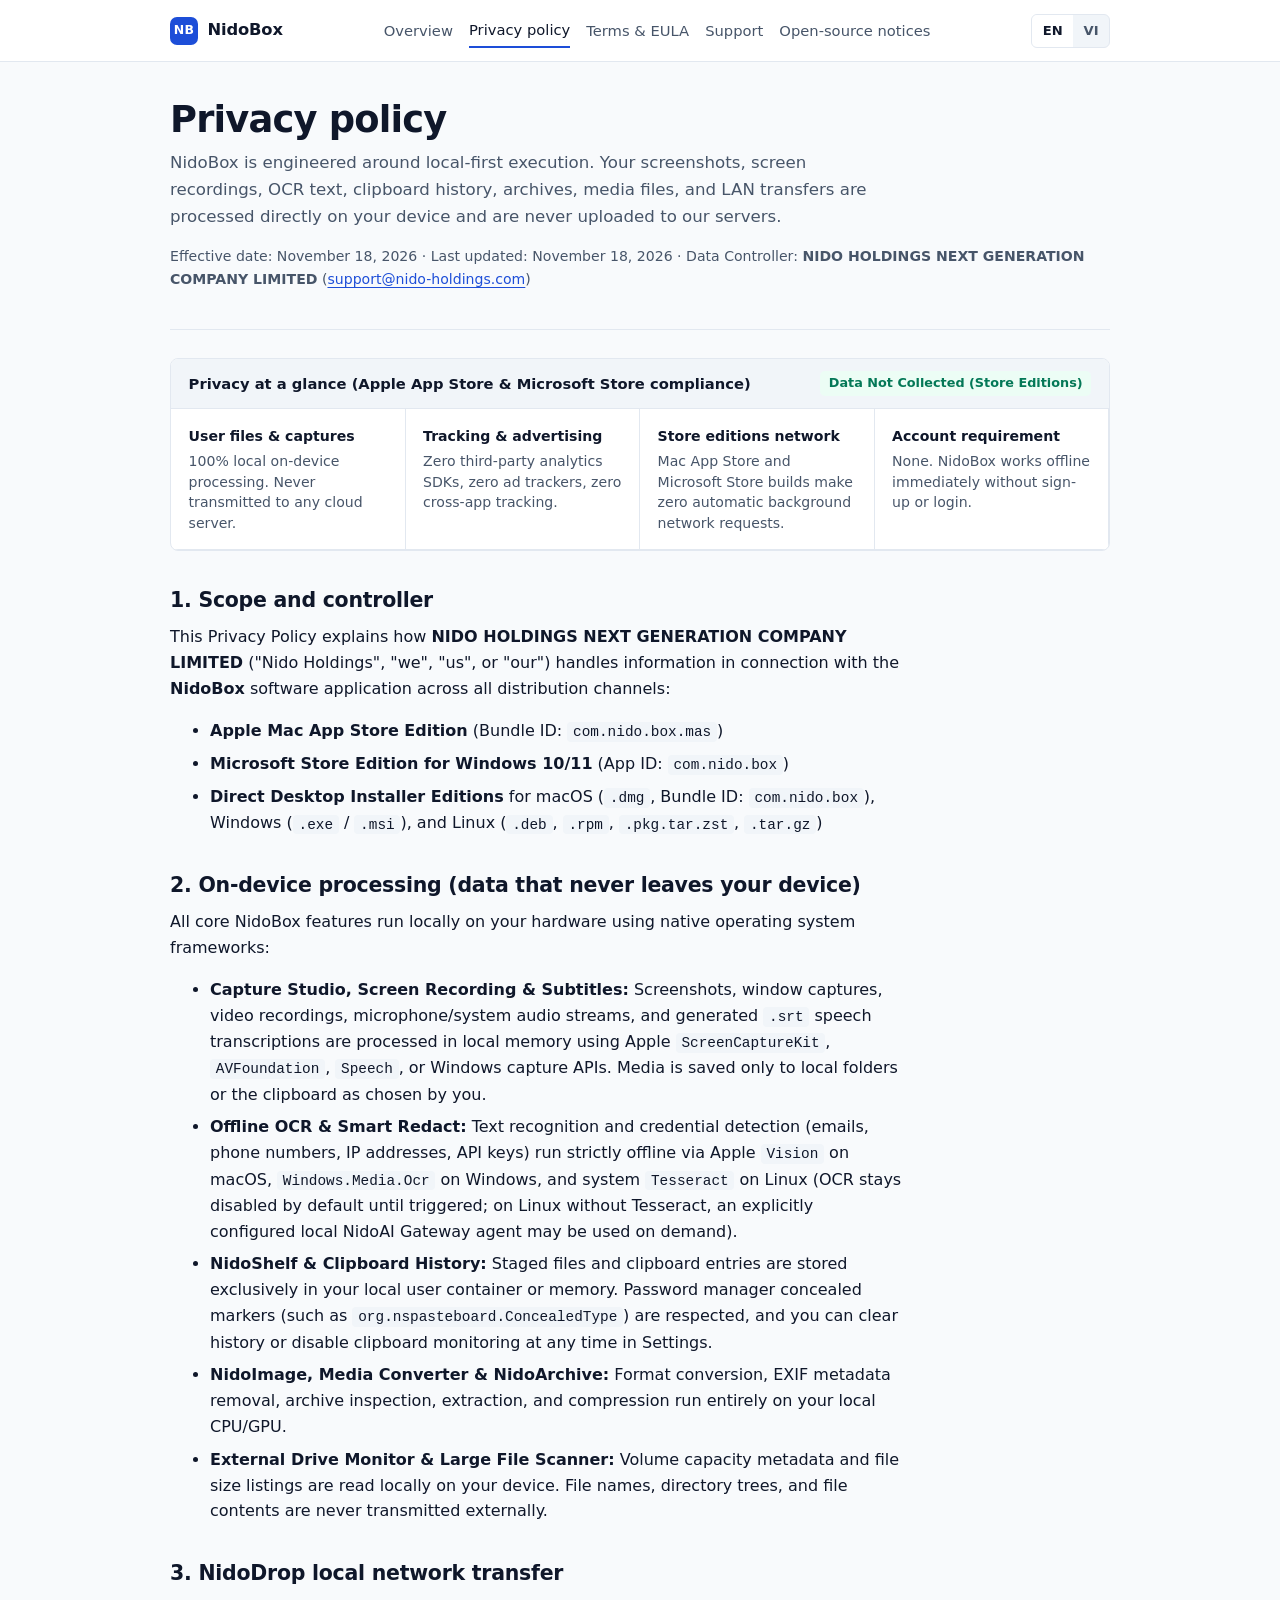
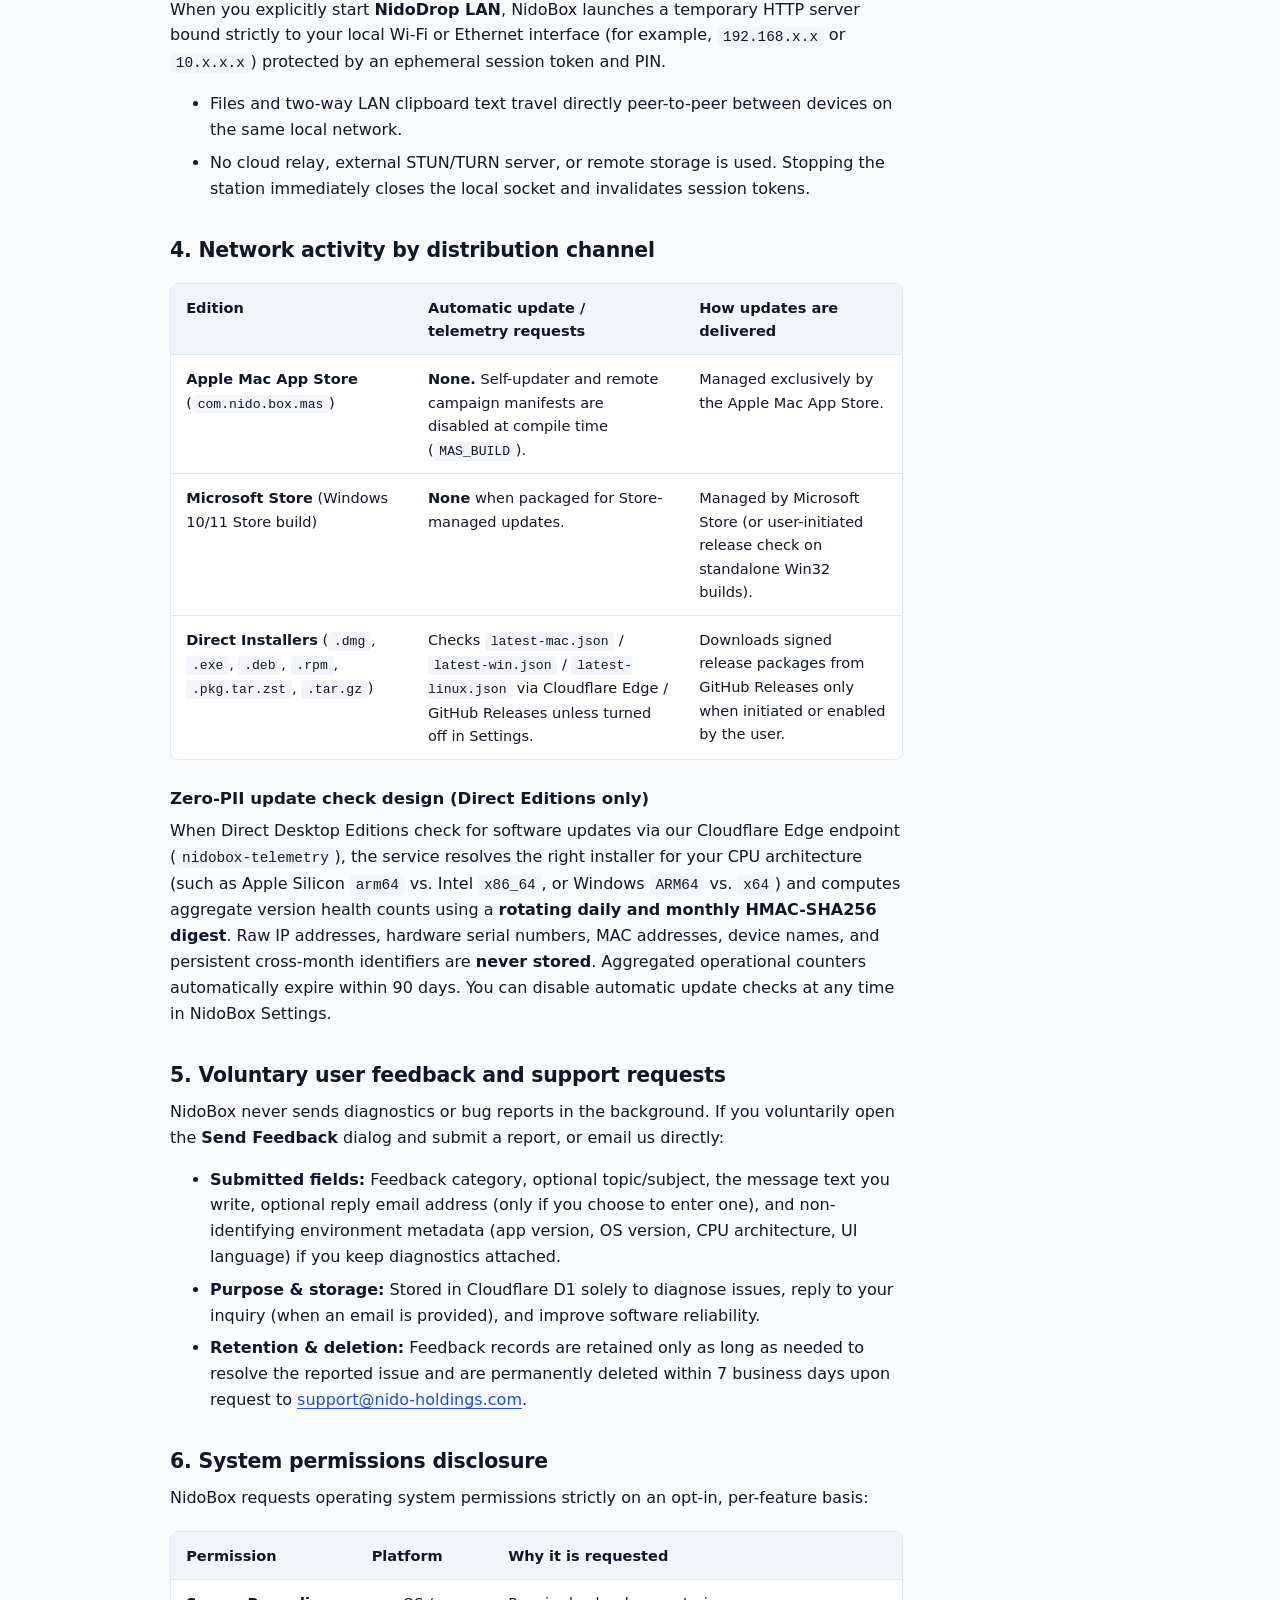
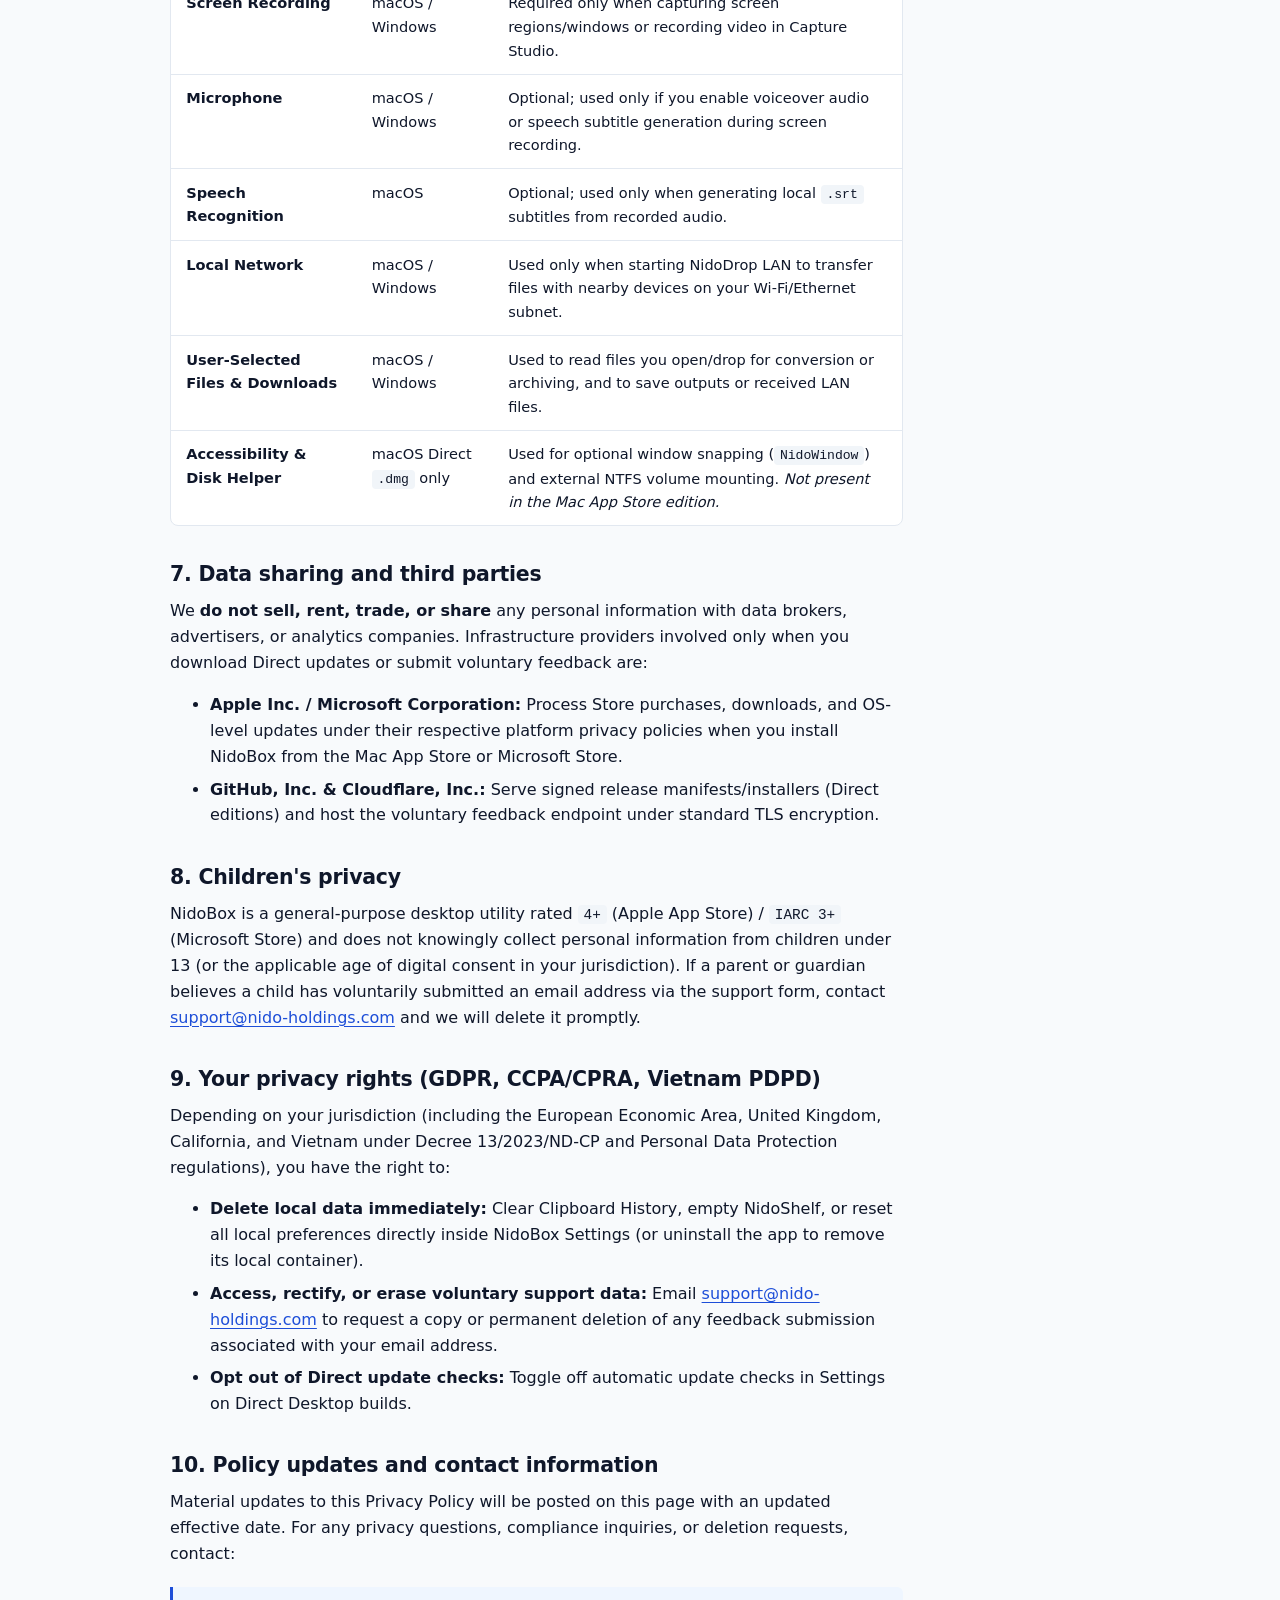
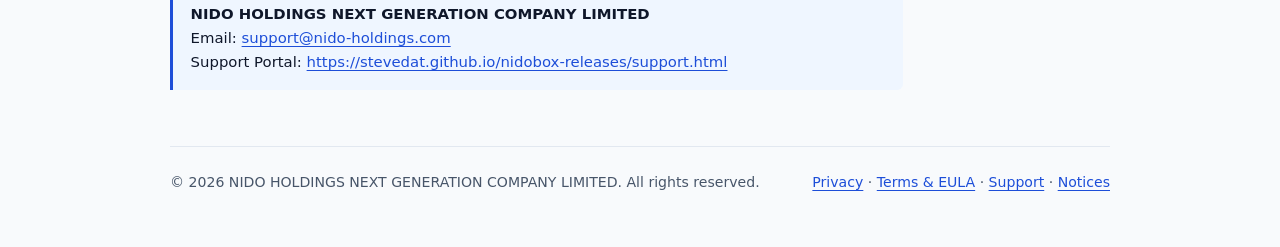
==== commit a42cc4be: "docs: publish Apple App Store & Microsoft Store privacy, terms, EULA, and support pages" ====
--- a/docs/privacy.html
+++ b/docs/privacy.html
@@ -90,7 +90,7 @@
         <ul>
           <li><strong>Apple Mac App Store Edition</strong> (Bundle ID: <code>com.nido.box.mas</code>)</li>
           <li><strong>Microsoft Store Edition for Windows 10/11</strong> (App ID: <code>com.nido.box</code>)</li>
-          <li><strong>Direct Desktop Installer Editions</strong> for macOS (<code>.dmg</code>, Bundle ID: <code>com.nido.box</code>), Windows (<code>.exe</code> / <code>.msi</code>), and Linux (<code>.deb</code>)</li>
+          <li><strong>Direct Desktop Installer Editions</strong> for macOS (<code>.dmg</code>, Bundle ID: <code>com.nido.box</code>), Windows (<code>.exe</code> / <code>.msi</code>), and Linux (<code>.deb</code>, <code>.rpm</code>, <code>.pkg.tar.zst</code>, <code>.tar.gz</code>)</li>
         </ul>
 
         <h2 id="local-processing">2. On-device processing (data that never leaves your device)</h2>
@@ -99,7 +99,7 @@
         </p>
         <ul>
           <li><strong>Capture Studio, Screen Recording &amp; Subtitles:</strong> Screenshots, window captures, video recordings, microphone/system audio streams, and generated <code>.srt</code> speech transcriptions are processed in local memory using Apple <code>ScreenCaptureKit</code>, <code>AVFoundation</code>, <code>Speech</code>, or Windows capture APIs. Media is saved only to local folders or the clipboard as chosen by you.</li>
-          <li><strong>Offline OCR &amp; Smart Redact:</strong> Text recognition and credential detection (emails, phone numbers, IP addresses, API keys) run strictly offline via Apple <code>Vision</code> on macOS and <code>Windows.Media.Ocr</code> on Windows.</li>
+          <li><strong>Offline OCR &amp; Smart Redact:</strong> Text recognition and credential detection (emails, phone numbers, IP addresses, API keys) run strictly offline via Apple <code>Vision</code> on macOS, <code>Windows.Media.Ocr</code> on Windows, and system <code>Tesseract</code> on Linux (OCR stays disabled by default until triggered; on Linux without Tesseract, an explicitly configured local NidoAI Gateway agent may be used on demand).</li>
           <li><strong>NidoShelf &amp; Clipboard History:</strong> Staged files and clipboard entries are stored exclusively in your local user container or memory. Password manager concealed markers (such as <code>org.nspasteboard.ConcealedType</code>) are respected, and you can clear history or disable clipboard monitoring at any time in Settings.</li>
           <li><strong>NidoImage, Media Converter &amp; NidoArchive:</strong> Format conversion, EXIF metadata removal, archive inspection, extraction, and compression run entirely on your local CPU/GPU.</li>
           <li><strong>External Drive Monitor &amp; Large File Scanner:</strong> Volume capacity metadata and file size listings are read locally on your device. File names, directory trees, and file contents are never transmitted externally.</li>
@@ -136,7 +136,7 @@
                 <td>Managed by Microsoft Store (or user-initiated release check on standalone Win32 builds).</td>
               </tr>
               <tr>
-                <td><strong>Direct Installers</strong> (<code>.dmg</code>, <code>.exe</code>, <code>.deb</code>)</td>
+                <td><strong>Direct Installers</strong> (<code>.dmg</code>, <code>.exe</code>, <code>.deb</code>, <code>.rpm</code>, <code>.pkg.tar.zst</code>, <code>.tar.gz</code>)</td>
                 <td>Checks <code>latest-mac.json</code> / <code>latest-win.json</code> / <code>latest-linux.json</code> via Cloudflare Edge / GitHub Releases unless turned off in Settings.</td>
                 <td>Downloads signed release packages from GitHub Releases only when initiated or enabled by the user.</td>
               </tr>
@@ -288,7 +288,7 @@
         <ul>
           <li><strong>Phiên bản Apple Mac App Store</strong> (Bundle ID: <code>com.nido.box.mas</code>)</li>
           <li><strong>Phiên bản Microsoft Store cho Windows 10/11</strong> (App ID: <code>com.nido.box</code>)</li>
-          <li><strong>Phiên bản cài đặt trực tiếp (Direct Desktop)</strong> cho macOS (<code>.dmg</code>, Bundle ID: <code>com.nido.box</code>), Windows (<code>.exe</code> / <code>.msi</code>) và Linux (<code>.deb</code>)</li>
+          <li><strong>Phiên bản cài đặt trực tiếp (Direct Desktop)</strong> cho macOS (<code>.dmg</code>, Bundle ID: <code>com.nido.box</code>), Windows (<code>.exe</code> / <code>.msi</code>) và Linux (<code>.deb</code>, <code>.rpm</code>, <code>.pkg.tar.zst</code>, <code>.tar.gz</code>)</li>
         </ul>
 
         <h2 id="vi-local">2. Xử lý dữ liệu ngay trên thiết bị (Dữ liệu không rời khỏi máy của bạn)</h2>
@@ -297,7 +297,7 @@
         </p>
         <ul>
           <li><strong>Capture Studio, Quay màn hình &amp; Phụ đề:</strong> Ảnh chụp vùng chọn/cửa sổ, tệp quay màn hình, luồng âm thanh micro/hệ thống và phụ đề <code>.srt</code> được xử lý trực tiếp trong bộ nhớ máy qua Apple <code>ScreenCaptureKit</code>, <code>AVFoundation</code>, <code>Speech</code> hoặc API gốc của Windows, chỉ lưu vào thư mục hoặc Clipboard do bạn chỉ định.</li>
-          <li><strong>Nhận diện chữ OCR &amp; Che thông tin nhạy cảm (Smart Redact):</strong> Chạy 100% ngoại tuyến bằng Apple <code>Vision</code> (macOS) và <code>Windows.Media.Ocr</code> (Windows).</li>
+          <li><strong>Nhận diện chữ OCR &amp; Che thông tin nhạy cảm (Smart Redact):</strong> Chạy ngoại tuyến bằng Apple <code>Vision</code> (macOS), <code>Windows.Media.Ocr</code> (Windows) và <code>Tesseract</code> hệ thống trên Linux (mặc định tắt cho tới khi người dùng bấm quét; nếu máy Linux chưa cài Tesseract nhưng đã cấu hình NidoAI Gateway nội bộ, ứng dụng có thể dùng fallback Agent OCR theo yêu cầu).</li>
           <li><strong>Kệ tạm NidoShelf &amp; Lịch sử Clipboard:</strong> Chỉ lưu cục bộ trong vùng chứa người dùng trên máy. Các mục mật khẩu đánh dấu ẩn (như <code>org.nspasteboard.ConcealedType</code>) được tôn trọng; bạn có thể xoá sạch hoặc tắt bất cứ lúc nào trong phần Cài đặt.</li>
           <li><strong>NidoImage, Chuyển đổi Media &amp; NidoArchive:</strong> Toàn bộ quá trình nén, đổi định dạng, gỡ siêu dữ liệu EXIF và giải nén/đóng gói tệp diễn ra hoàn toàn trên CPU/GPU của máy bạn.</li>
           <li><strong>Quản lý ổ đĩa ngoài &amp; Quét tệp lớn:</strong> Thông tin dung lượng ổ đĩa và kích thước tệp chỉ được đọc cục bộ; tên tệp, đường dẫn và nội dung tệp không bao giờ bị gửi ra ngoài.</li>
@@ -334,8 +334,8 @@
                 <td>Cập nhật thông qua Microsoft Store (hoặc do người dùng chủ động kiểm tra trên bản Win32 độc lập).</td>
               </tr>
               <tr>
-                <td><strong>Bộ cài trực tiếp</strong> (<code>.dmg</code>, <code>.exe</code>, <code>.deb</code>)</td>
-                <td>Kiểm tra tệp khai báo phiên bản mới (<code>latest-mac.json</code> / <code>latest-win.json</code>) qua Cloudflare Edge / GitHub Releases (có thể tắt trong Cài đặt).</td>
+                <td><strong>Bộ cài trực tiếp</strong> (<code>.dmg</code>, <code>.exe</code>, <code>.deb</code>, <code>.rpm</code>, <code>.pkg.tar.zst</code>, <code>.tar.gz</code>)</td>
+                <td>Kiểm tra tệp khai báo phiên bản mới (<code>latest-mac.json</code> / <code>latest-win.json</code> / <code>latest-linux.json</code>) qua Cloudflare Edge / GitHub Releases (có thể tắt bằng <code>NIDOBOX_NO_TRACK=1</code> hoặc trong Cài đặt).</td>
                 <td>Tải gói cài đặt đã ký số từ GitHub Releases khi người dùng cho phép.</td>
               </tr>
             </tbody>
